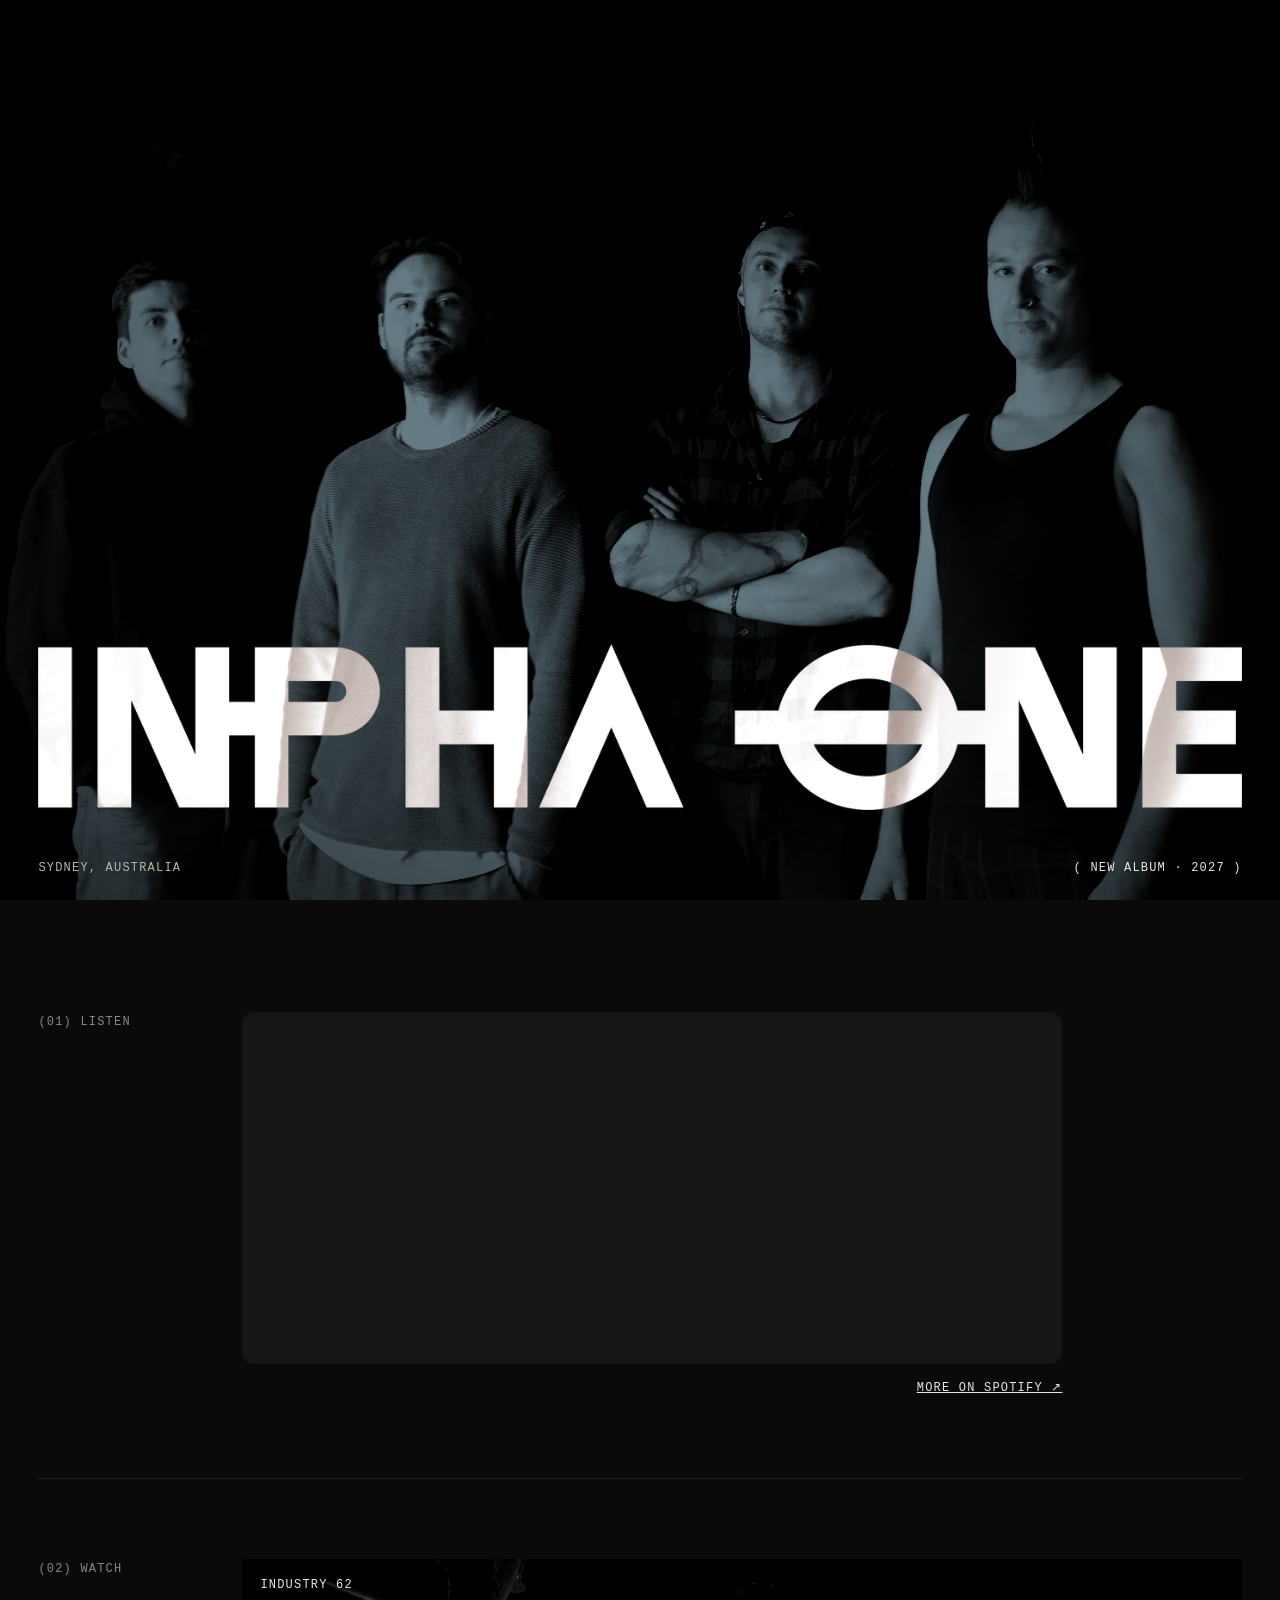
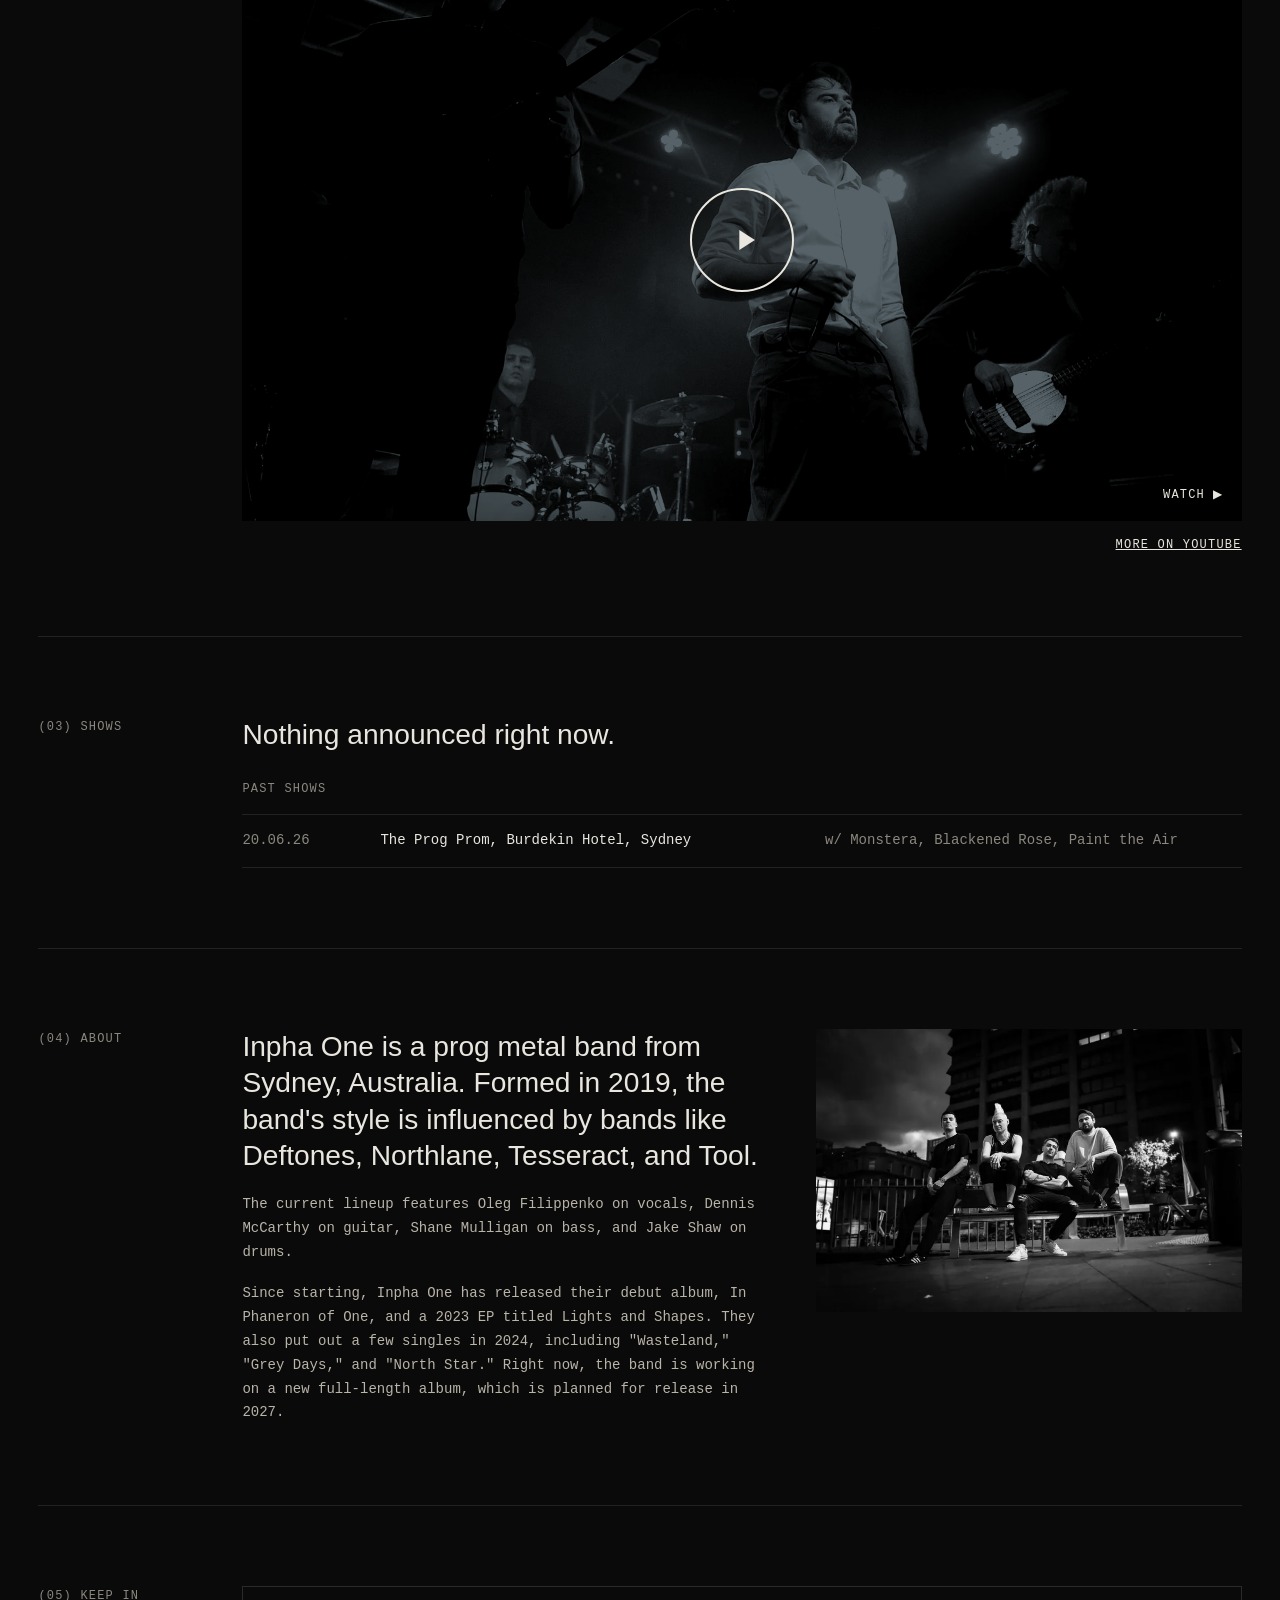
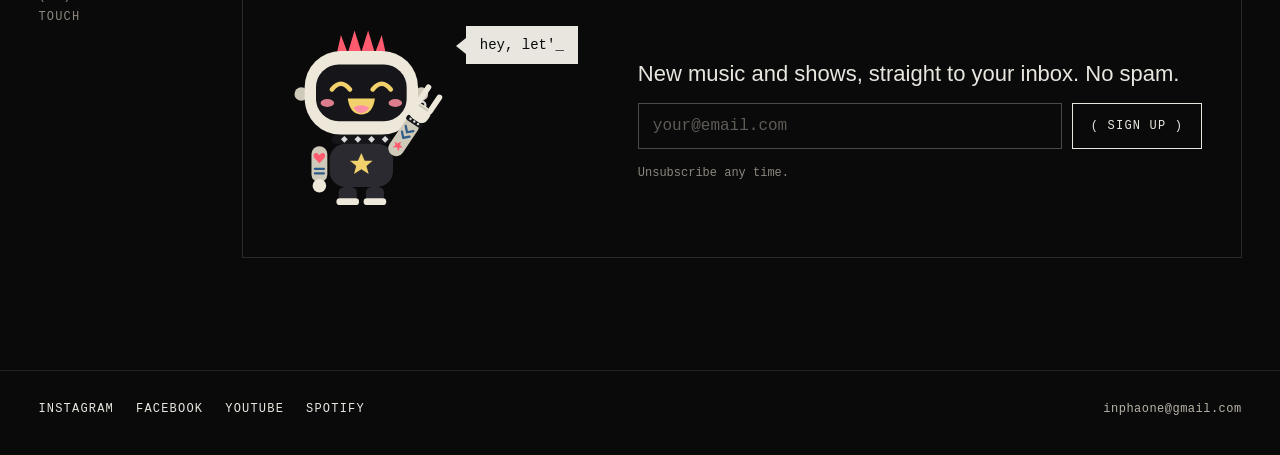
==== v2/index.html @ afde4e3f "Add v2 (corner signal design) at /v2, hidden from search engines Co-Authored-By: Claude Opus 5.5 <no" ====
<!doctype html>
<html lang="en">
<head>
<meta charset="utf-8">
<meta name="viewport" content="width=device-width, initial-scale=1">
<title>Inpha One</title>
<meta name="robots" content="noindex, nofollow">
<meta name="description" content="Inpha One is a prog metal band from Sydney, Australia. New album coming in 2027.">
<meta name="theme-color" content="#0a0a0b">
<link rel="icon" href="../favicon.svg" type="image/svg+xml">
<link rel="apple-touch-icon" href="../img/apple-touch-icon.png">
<link rel="preload" href="../fonts/archivo-wdth.woff2" as="font" type="font/woff2" crossorigin>
<link rel="preload" href="../img/hero-dark-1200.webp" as="image" imagesrcset="../img/hero-dark-1200.webp 1200w, ../img/hero-dark-2400.webp 2400w" imagesizes="100vw">
<link rel="stylesheet" href="style.css?v=1">
</head>
<body>

<header class="hero" aria-label="Inpha One">
  <img class="hero-img" src="../img/hero-dark-1200.webp" srcset="../img/hero-dark-1200.webp 1200w, ../img/hero-dark-2400.webp 2400w" sizes="100vw" alt="The four members of Inpha One against a black background" fetchpriority="high">
  <span class="tint" aria-hidden="true"></span>
  <span class="vignette" aria-hidden="true"></span>
  <div class="logo-wrap">
    <h1 class="logo"><img src="../img/logo.png" alt="Inpha One" width="1400" height="193"></h1>
  </div>
  <span class="cap corner bl">SYDNEY, AUSTRALIA</span>
  <span class="cap corner br" id="headline">( NEW ALBUM · 2027 )</span>
</header>

<main>

  <section class="row" id="listen">
    <span class="lbl">(01) LISTEN</span>
    <div class="body narrow">
      <div class="spotify">
        <span class="cap spotify-hold">LOADING SPOTIFY…</span>
        <iframe id="spotify" title="Inpha One on Spotify" src="https://open.spotify.com/embed/artist/0F5VMlDz3p1ZcUj0ktYers?utm_source=generator&amp;theme=0" width="100%" height="352" allow="autoplay; clipboard-write; encrypted-media; fullscreen; picture-in-picture" loading="lazy"></iframe>
      </div>
      <a class="cap more" href="https://open.spotify.com/artist/0F5VMlDz3p1ZcUj0ktYers" data-link="spotify" target="_blank" rel="noopener">MORE ON SPOTIFY &#8599;</a>
    </div>
  </section>

  <section class="row" id="watch">
    <span class="lbl">(02) WATCH</span>
    <div class="body">
      <div class="screen" id="screen">
        <a class="vid" id="video-link" href="https://youtu.be/W3c4xrvIa-o" aria-label="Play the Industry 62 video">
          <img src="../img/live-1600.webp" srcset="../img/live-800.webp 800w, ../img/live-1600.webp 1600w" sizes="(max-width: 1200px) 100vw, 1100px" alt="Inpha One live on stage" loading="lazy">
          <span class="tint" aria-hidden="true"></span>
          <span class="shade" aria-hidden="true"></span>
          <span class="playc" aria-hidden="true"><svg viewBox="0 0 24 24" width="34" height="34"><path d="M8 5 L19 12 L8 19 Z" fill="#e9e6df"/></svg></span>
          <span class="cap v-tl" id="video-title">INDUSTRY 62</span>
          <span class="cap v-br">WATCH &#9654;</span>
        </a>
      </div>
      <a class="cap more" href="https://www.youtube.com/@inphaone" data-link="youtube" target="_blank" rel="noopener">MORE ON YOUTUBE</a>
    </div>
  </section>

  <section class="row" id="shows">
    <span class="lbl">(03) SHOWS</span>
    <div class="body" id="shows-list">
      <p class="big">Nothing announced right now.</p>
    </div>
  </section>

  <section class="row" id="about">
    <span class="lbl">(04) ABOUT</span>
    <div class="body about">
      <div class="about-text">
        <p class="big">Inpha One is a prog metal band from Sydney, Australia. Formed in 2019, the band's style is influenced by bands like Deftones, Northlane, Tesseract, and Tool.</p>
        <p>The current lineup features Oleg Filippenko on vocals, Dennis McCarthy on guitar, Shane Mulligan on bass, and Jake Shaw on drums.</p>
        <p>Since starting, Inpha One has released their debut album, In Phaneron of One, and a 2023 EP titled Lights and Shapes. They also put out a few singles in 2024, including "Wasteland," "Grey Days," and "North Star." Right now, the band is working on a new full-length album, which is planned for release in 2027.</p>
      </div>
      <img src="../img/about-1600.webp" srcset="../img/about-800.webp 800w, ../img/about-1600.webp 1600w" sizes="(max-width: 900px) 100vw, 480px" alt="Inpha One at night in the city, black and white" loading="lazy" width="1600" height="1066">
    </div>
  </section>

  <section class="row last" id="touch">
    <span class="lbl">(05) KEEP IN TOUCH</span>
    <div class="body">
      <div class="touch">
        <div class="bot-wrap">
          <svg class="bot" viewBox="0 0 150 170" role="img" aria-label="A happy tattooed punk robot with a pink mohawk, throwing the rock horns">
            <path d="M48 26 L52 8 L58 24 L64 4 L70 23 L76 4 L82 24 L88 8 L92 26 Z" fill="#ff5a6e"/>
            <circle cx="17" cy="60" r="6" fill="#cfc9b9"/>
            <circle cx="123" cy="60" r="6" fill="#cfc9b9"/>
            <rect x="20" y="22" width="100" height="74" rx="32" fill="#ede8da"/>
            <circle cx="123" cy="70" r="3.5" fill="none" stroke="#d9d9d9" stroke-width="2"/>
            <rect x="30" y="34" width="80" height="50" rx="20" fill="#16161a"/>
            <path d="M44 56 Q52 46 60 56" fill="none" stroke="#F2D06B" stroke-width="4" stroke-linecap="round"/>
            <path d="M80 56 Q88 46 96 56" fill="none" stroke="#F2D06B" stroke-width="4" stroke-linecap="round"/>
            <path d="M58 64 Q70 64 82 64 Q80 78 70 78 Q60 78 58 64 Z" fill="#F2D06B"/>
            <path d="M63 72 Q70 68 77 72 Q74 77 70 77 Q66 77 63 72 Z" fill="#ff8fa3"/>
            <ellipse cx="40" cy="68" rx="6" ry="3.5" fill="#ff8fa3" opacity="0.85"/>
            <ellipse cx="100" cy="68" rx="6" ry="3.5" fill="#ff8fa3" opacity="0.85"/>
            <rect x="44" y="96" width="52" height="8" rx="4" fill="#16161a"/>
            <path d="M52 100 l3 -3 l3 3 l-3 3 Z M64 100 l3 -3 l3 3 l-3 3 Z M76 100 l3 -3 l3 3 l-3 3 Z M88 100 l3 -3 l3 3 l-3 3 Z" fill="#d9d9d9"/>
            <rect x="42" y="104" width="56" height="38" rx="14" fill="#2a2a30"/>
            <path d="M70 112 l3 7 l7 0 l-5.5 4.5 l2 7 l-6.5 -4 l-6.5 4 l2 -7 l-5.5 -4.5 l7 0 Z" fill="#F2D06B"/>
            <rect x="26" y="106" width="14" height="32" rx="7" fill="#cfc9b9"/>
            <path d="M33 114 C30 110 26 113 29 117 L33 121 L37 117 C40 113 36 110 33 114 Z" fill="#ff5a6e"/>
            <path d="M29 126 L37 126 M29 130 L37 130" stroke="#2f5b8a" stroke-width="2" stroke-linecap="round"/>
            <circle cx="33" cy="141" r="6" fill="#ede8da"/>
            <rect x="50" y="142" width="16" height="14" rx="5" fill="#2a2a30"/>
            <rect x="74" y="142" width="16" height="14" rx="5" fill="#2a2a30"/>
            <rect x="48" y="152" width="20" height="6" rx="3" fill="#ede8da"/>
            <rect x="72" y="152" width="20" height="6" rx="3" fill="#ede8da"/>
            <g transform="translate(-9 0) rotate(34 107 112)"><g class="arm">
              <rect x="100" y="76" width="14" height="38" rx="7" fill="#cfc9b9"/>
              <path d="M103 86 l4 4 l4 -4 M103 92 l4 4 l4 -4" fill="none" stroke="#2f5b8a" stroke-width="2" stroke-linecap="round" stroke-linejoin="round"/>
              <path d="M107 100 l1.5 3 l3 0 l-2.4 2 l1 3 l-3.1 -2 l-3.1 2 l1 -3 l-2.4 -2 l3 0 Z" fill="#ff5a6e"/>
              <rect x="99" y="76" width="16" height="5" rx="2" fill="#16161a"/>
              <circle cx="103" cy="78.5" r="1.1" fill="#d9d9d9"/><circle cx="107" cy="78.5" r="1.1" fill="#d9d9d9"/><circle cx="111" cy="78.5" r="1.1" fill="#d9d9d9"/>
              <rect x="98" y="62" width="18" height="15" rx="6" fill="#ede8da"/>
              <rect x="98" y="44" width="5" height="22" rx="2.5" fill="#ede8da"/>
              <rect x="111" y="46" width="5" height="20" rx="2.5" fill="#ede8da"/>
              <path d="M103 64 L111 64" stroke="#cfc9b9" stroke-width="2" stroke-linecap="round"/>
              <rect x="93" y="66" width="10" height="5" rx="2.5" fill="#ede8da"/>
            </g></g>
          </svg>
          <div class="bubble" aria-live="polite"><span id="bubble-text">hey, let's keep in touch</span><span class="caret" aria-hidden="true">_</span></div>
        </div>
        <div class="touch-form">
          <p class="mid">New music and shows, straight to your inbox. No spam.</p>
          <form id="signup" novalidate>
            <label for="fan-email" class="sr">Your email</label>
            <input id="fan-email" name="email" type="email" required placeholder="your@email.com" autocomplete="email">
            <input class="trap" type="text" name="website" tabindex="-1" autocomplete="off" aria-hidden="true">
            <button type="submit" class="pbtn">( SIGN UP )</button>
          </form>
          <p class="cap" id="received" hidden>YOU'RE ON THE LIST · SEE YOU AT THE NEXT SHOW</p>
          <p class="form-msg" id="form-msg" role="status"></p>
          <span class="small">Unsubscribe any time.</span>
        </div>
      </div>
    </div>
  </section>

</main>

<footer>
  <div class="socials cap">
    <a href="https://instagram.com/inpha_one" data-link="instagram" target="_blank" rel="noopener">INSTAGRAM</a>
    <a href="https://www.facebook.com/InphaOne/" data-link="facebook" target="_blank" rel="noopener">FACEBOOK</a>
    <a href="https://www.youtube.com/@inphaone" data-link="youtube" target="_blank" rel="noopener">YOUTUBE</a>
    <a href="https://open.spotify.com/artist/0F5VMlDz3p1ZcUj0ktYers" data-link="spotify" target="_blank" rel="noopener">SPOTIFY</a>
  </div>
  <a class="mail" href="mailto:inphaone@gmail.com">inphaone@gmail.com</a>
</footer>

<script src="../content.js?v=7"></script>
<script src="site.js?v=1"></script>
</body>
</html>
---- v2/style.css ----
/* INPHA ONE · v2 · corner signal */

@font-face { font-family: "Archivo"; src: url("../fonts/archivo-wdth.woff2") format("woff2"); font-weight: 100 900; font-stretch: 62% 125%; font-display: swap; }
@font-face { font-family: "DM Mono"; src: url("../fonts/dm-mono-400.woff2") format("woff2"); font-weight: 400; font-display: swap; }
@font-face { font-family: "DM Mono"; src: url("../fonts/dm-mono-500.woff2") format("woff2"); font-weight: 500; font-display: swap; }

:root {
  --bg: #0a0a0b;
  --ink: #e9e6df;
  --soft: #b9b4a8;
  --muted: #8b877e;
  --dim: #5f5c56;
  --line: #222224;
  --edge: #2a2a2c;
  --tint: #5e7c8a;
  --gutter: clamp(16px, 3vw, 40px);
  --mono: "DM Mono", ui-monospace, Menlo, Consolas, monospace;
  --wide: "Archivo", "Arial", sans-serif;
}

* { box-sizing: border-box; }
html { scroll-behavior: smooth; }
body { margin: 0; background: var(--bg); color: var(--ink); font-family: var(--mono); font-size: 14px; line-height: 1.7; -webkit-font-smoothing: antialiased; overflow-x: hidden; }
img { display: block; max-width: 100%; }
a { color: var(--ink); }
a:hover { color: #fff; }
a:focus-visible, button:focus-visible, input:focus-visible { outline: 1px solid var(--ink); outline-offset: 3px; }
p { margin: 0; }
[hidden] { display: none !important; }
.sr { position: absolute; width: 1px; height: 1px; overflow: hidden; clip-path: inset(50%); white-space: nowrap; }
.cap { font-size: 12px; letter-spacing: 0.1em; }
.small { font-size: 12px; color: var(--muted); }
.big { font-family: var(--wide); font-weight: 300; font-stretch: 125%; font-size: clamp(22px, 2.2vw, 30px); line-height: 1.3; }
.mid { font-family: var(--wide); font-weight: 300; font-stretch: 125%; font-size: 22px; line-height: 1.3; }

/* banner */
.hero { position: relative; height: min(66rem, 100vh); min-height: 34rem; overflow: hidden; background: #000; }
.hero-img { position: absolute; inset: 0; width: 100%; height: 100%; object-fit: cover; object-position: 50% 35%; filter: grayscale(1) contrast(1.25) brightness(0.85); }
.hero .tint { position: absolute; inset: 0; background: var(--tint); mix-blend-mode: multiply; opacity: 0.85; }
.hero .vignette { position: absolute; inset: 0; background: radial-gradient(ellipse at 50% 40%, rgba(0,0,0,0) 40%, rgba(0,0,0,0.7) 100%); }
.logo-wrap { position: absolute; left: 0; right: 0; bottom: 10%; display: flex; justify-content: center; padding: 0 var(--gutter); pointer-events: none; }
/* the logo is written into the photo: white with a difference blend, scaled evenly, capped so it stays under the faces */
.logo { margin: 0; width: min(100%, calc(min(66rem, 100vh) * 2.4)); mix-blend-mode: difference; }
.logo img { width: 100%; height: auto; }
.corner { position: absolute; bottom: 22px; }
.bl { left: var(--gutter); color: var(--soft); }
.br { right: var(--gutter); }

/* rows */
main { padding: 0 var(--gutter); }
.row { display: flex; flex-wrap: wrap; gap: 28px 64px; padding: 5rem 0; border-bottom: 1px solid var(--line); scroll-margin-top: 16px; }
.row:first-child { padding-top: 7rem; }
.row.last { border-bottom: 0; padding-bottom: 7rem; }
.lbl { flex: 0 0 140px; font-size: 12px; letter-spacing: 0.1em; color: var(--muted); }
.body { flex: 1 1 520px; min-width: 0; display: flex; flex-direction: column; gap: 14px; }
.body.narrow { max-width: 820px; }
.more { align-self: flex-end; }

/* listen */
.spotify { position: relative; height: 352px; border-radius: 12px; overflow: hidden; background: #161618; }
.spotify-hold { position: absolute; inset: 0; display: flex; align-items: center; justify-content: center; color: var(--dim); }
.spotify iframe { position: relative; display: block; width: 100%; height: 352px; border: 0; }

/* watch */
.screen { position: relative; aspect-ratio: 16 / 9; overflow: hidden; background: #000; }
.vid, .screen iframe { position: absolute; inset: 0; width: 100%; height: 100%; display: block; border: 0; text-decoration: none; }
.vid img { position: absolute; inset: 0; width: 100%; height: 100%; object-fit: cover; filter: grayscale(1) contrast(1.2) brightness(0.8); }
.vid .tint { position: absolute; inset: 0; background: var(--tint); mix-blend-mode: multiply; opacity: 0.7; }
.vid .shade { position: absolute; inset: 0; background: rgba(0,0,0,0.25); }
.playc { position: absolute; left: 50%; top: 50%; width: 104px; height: 104px; margin: -52px 0 0 -52px; border-radius: 50%; border: 2px solid var(--ink); background: rgba(10,10,11,0.35); display: flex; align-items: center; justify-content: center; transition: transform 0.2s, background 0.2s; }
.playc svg { margin-left: 5px; }
.vid:hover .playc { transform: scale(1.08); background: rgba(233,230,223,0.18); }
.v-tl { position: absolute; top: 16px; left: 18px; }
.v-br { position: absolute; bottom: 16px; right: 18px; }

/* shows */
.shows-head { color: var(--muted); margin-top: 12px; }
.show { display: flex; flex-wrap: wrap; gap: 4px 28px; padding: 14px 0; border-top: 1px solid var(--line); }
.show:last-child { border-bottom: 1px solid var(--line); }
.show-date { flex: 0 0 110px; color: var(--muted); font-variant-numeric: tabular-nums; }
.show-where { flex: 1 1 240px; min-width: 0; }
.show-with { flex: 1 1 240px; min-width: 0; color: var(--muted); }

/* about */
.about { flex-direction: row; flex-wrap: wrap; gap: 32px 48px; align-items: flex-start; }
.about-text { flex: 1 1 380px; min-width: 0; display: flex; flex-direction: column; gap: 18px; color: var(--soft); }
.about-text .big { color: var(--ink); }
.about img { flex: 1 1 280px; min-width: 0; height: auto; }

/* keep in touch */
.touch { display: flex; flex-wrap: wrap; gap: 32px 56px; align-items: center; border: 1px solid var(--edge); padding: clamp(20px, 3vw, 40px); }
.bot-wrap { flex: 0 1 300px; min-width: 0; display: flex; align-items: flex-end; gap: 14px; }
.bot { width: 170px; height: auto; flex-shrink: 0; overflow: visible; animation: bob 1.4s ease-in-out infinite alternate; }
.bot .arm { transform-box: fill-box; transform-origin: 50% 100%; animation: rock 0.6s ease-in-out infinite alternate; }
@keyframes bob { 0% { transform: translateY(0); } 100% { transform: translateY(-8px); } }
@keyframes rock { 0% { transform: rotate(-12deg); } 100% { transform: rotate(18deg); } }
.bubble { position: relative; align-self: flex-start; background: var(--ink); color: var(--bg); padding: 10px 14px; font-size: 14px; line-height: 1.3; max-width: 190px; }
.bubble::before { content: ""; position: absolute; left: -10px; bottom: 10px; border-top: 8px solid transparent; border-bottom: 8px solid transparent; border-right: 10px solid var(--ink); }
.caret { animation: blink 1s steps(1) infinite; }
@keyframes blink { 0%, 49% { opacity: 1; } 50%, 100% { opacity: 0; } }
.touch-form { flex: 1 1 340px; min-width: 0; display: flex; flex-direction: column; gap: 14px; }
#signup { position: relative; display: flex; flex-wrap: wrap; gap: 10px; }
#signup input[type=email] { flex: 1 1 220px; min-width: 0; min-height: 46px; padding: 10px 14px; background: transparent; color: var(--ink); border: 1px solid #4a4a4e; border-radius: 0; font-family: var(--mono); font-size: 16px; }
#signup input::placeholder { color: var(--dim); }
.trap { position: absolute; left: -9999px; width: 1px; height: 1px; opacity: 0; }
.pbtn { font-family: var(--mono); font-size: 12px; letter-spacing: 0.1em; background: transparent; color: var(--ink); border: 1px solid var(--ink); padding: 12px 18px; min-height: 46px; cursor: pointer; }
.pbtn:hover { background: var(--ink); color: var(--bg); }
.form-msg { font-size: 13px; color: #ff8fa3; }
.form-msg:empty { display: none; }

/* footer */
footer { border-top: 1px solid var(--line); padding: 28px var(--gutter) 36px; display: flex; flex-wrap: wrap; justify-content: space-between; gap: 16px 32px; }
.socials { display: flex; flex-wrap: wrap; gap: 6px 22px; }
.socials a { text-decoration: none; }
.mail { font-size: 12px; color: var(--soft); text-decoration: none; letter-spacing: 0.04em; }

@media (max-width: 640px) {
  /* phones: show the whole photo so all four of you are in, labels sit on a strip underneath */
  .hero { height: calc(66.67vw + 52px); min-height: 0; }
  .hero-img, .hero .tint, .hero .vignette { bottom: auto; height: 66.67vw; }
  .hero-img { object-position: 50% 50%; }
  .logo-wrap { bottom: 62px; }
  .corner { bottom: 16px; font-size: 11px; }
  .lbl { flex-basis: 100%; }
  .row { padding: 3.5rem 0; }
  .row:first-child { padding-top: 4rem; }
  .bot { width: 140px; }
  .playc { width: 76px; height: 76px; margin: -38px 0 0 -38px; }
}

@media (prefers-reduced-motion: reduce) {
  html { scroll-behavior: auto; }
  .bot, .bot .arm, .caret { animation: none; }
}
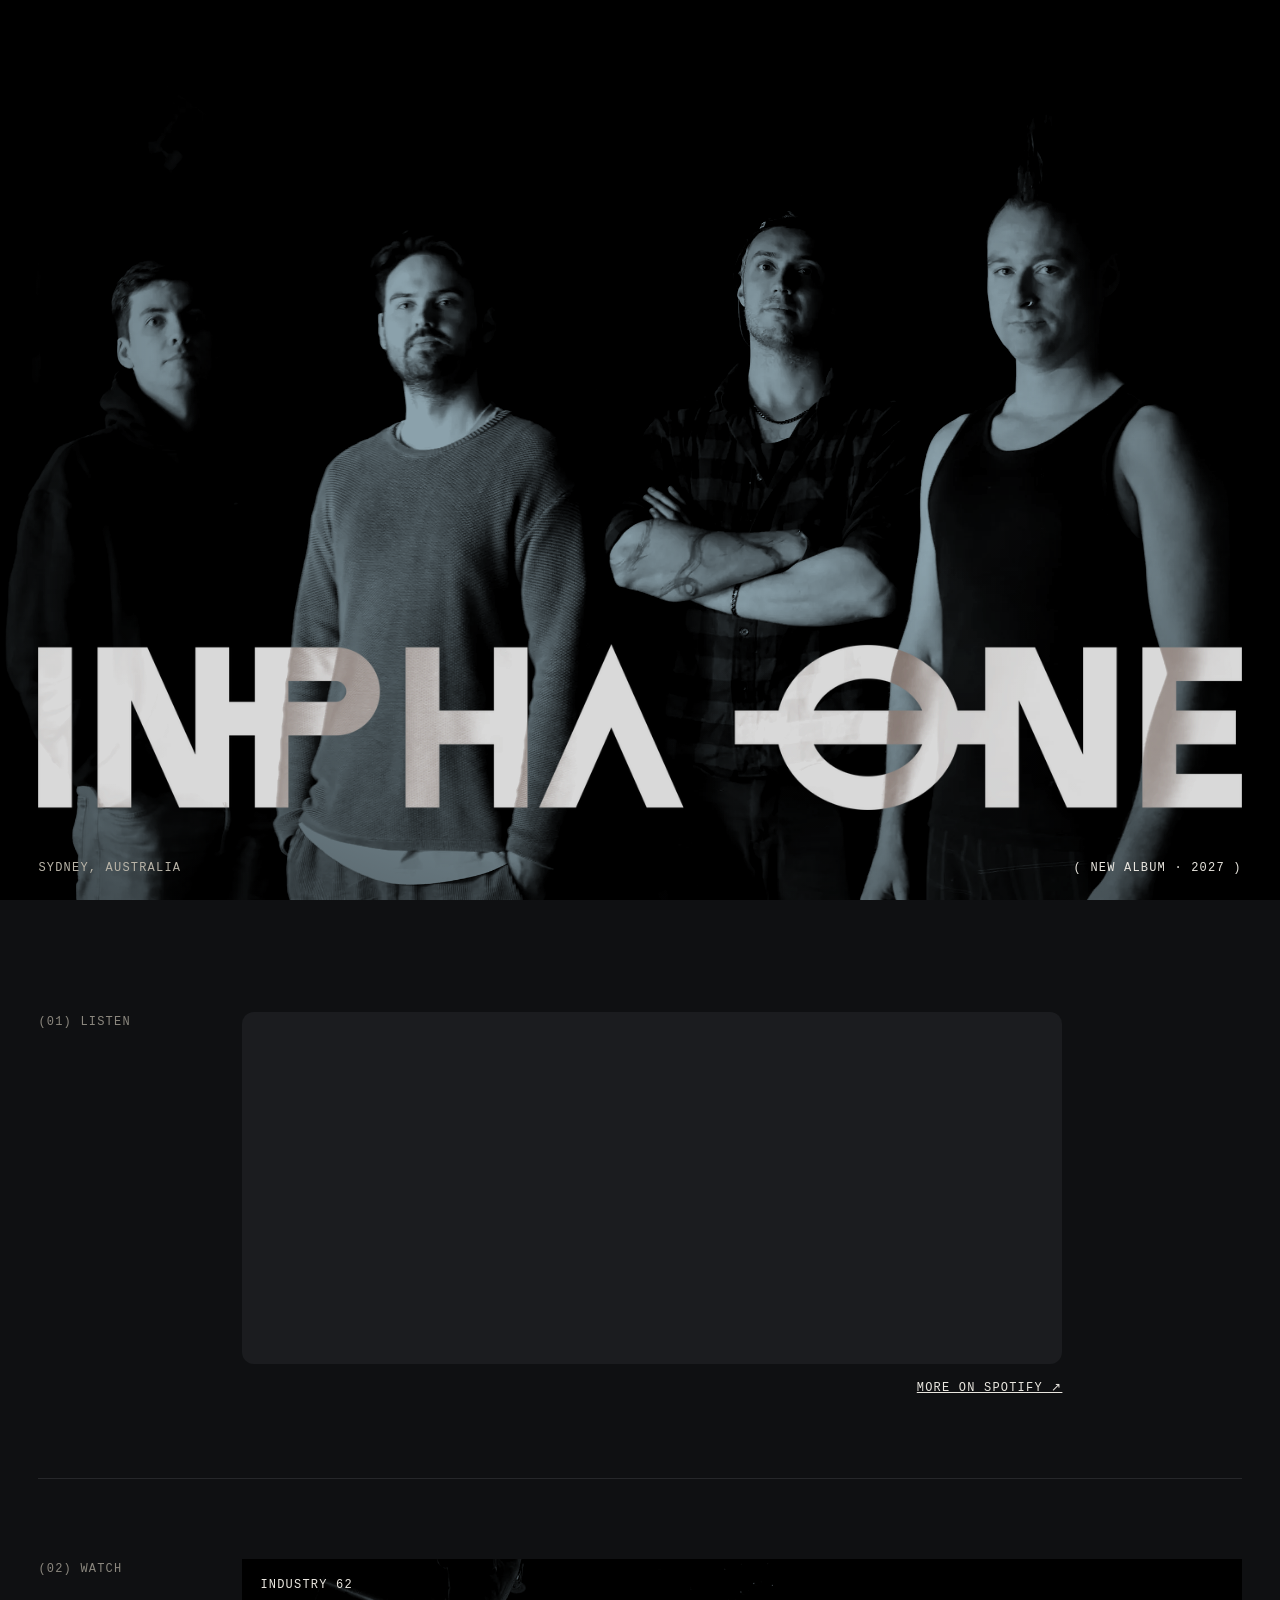
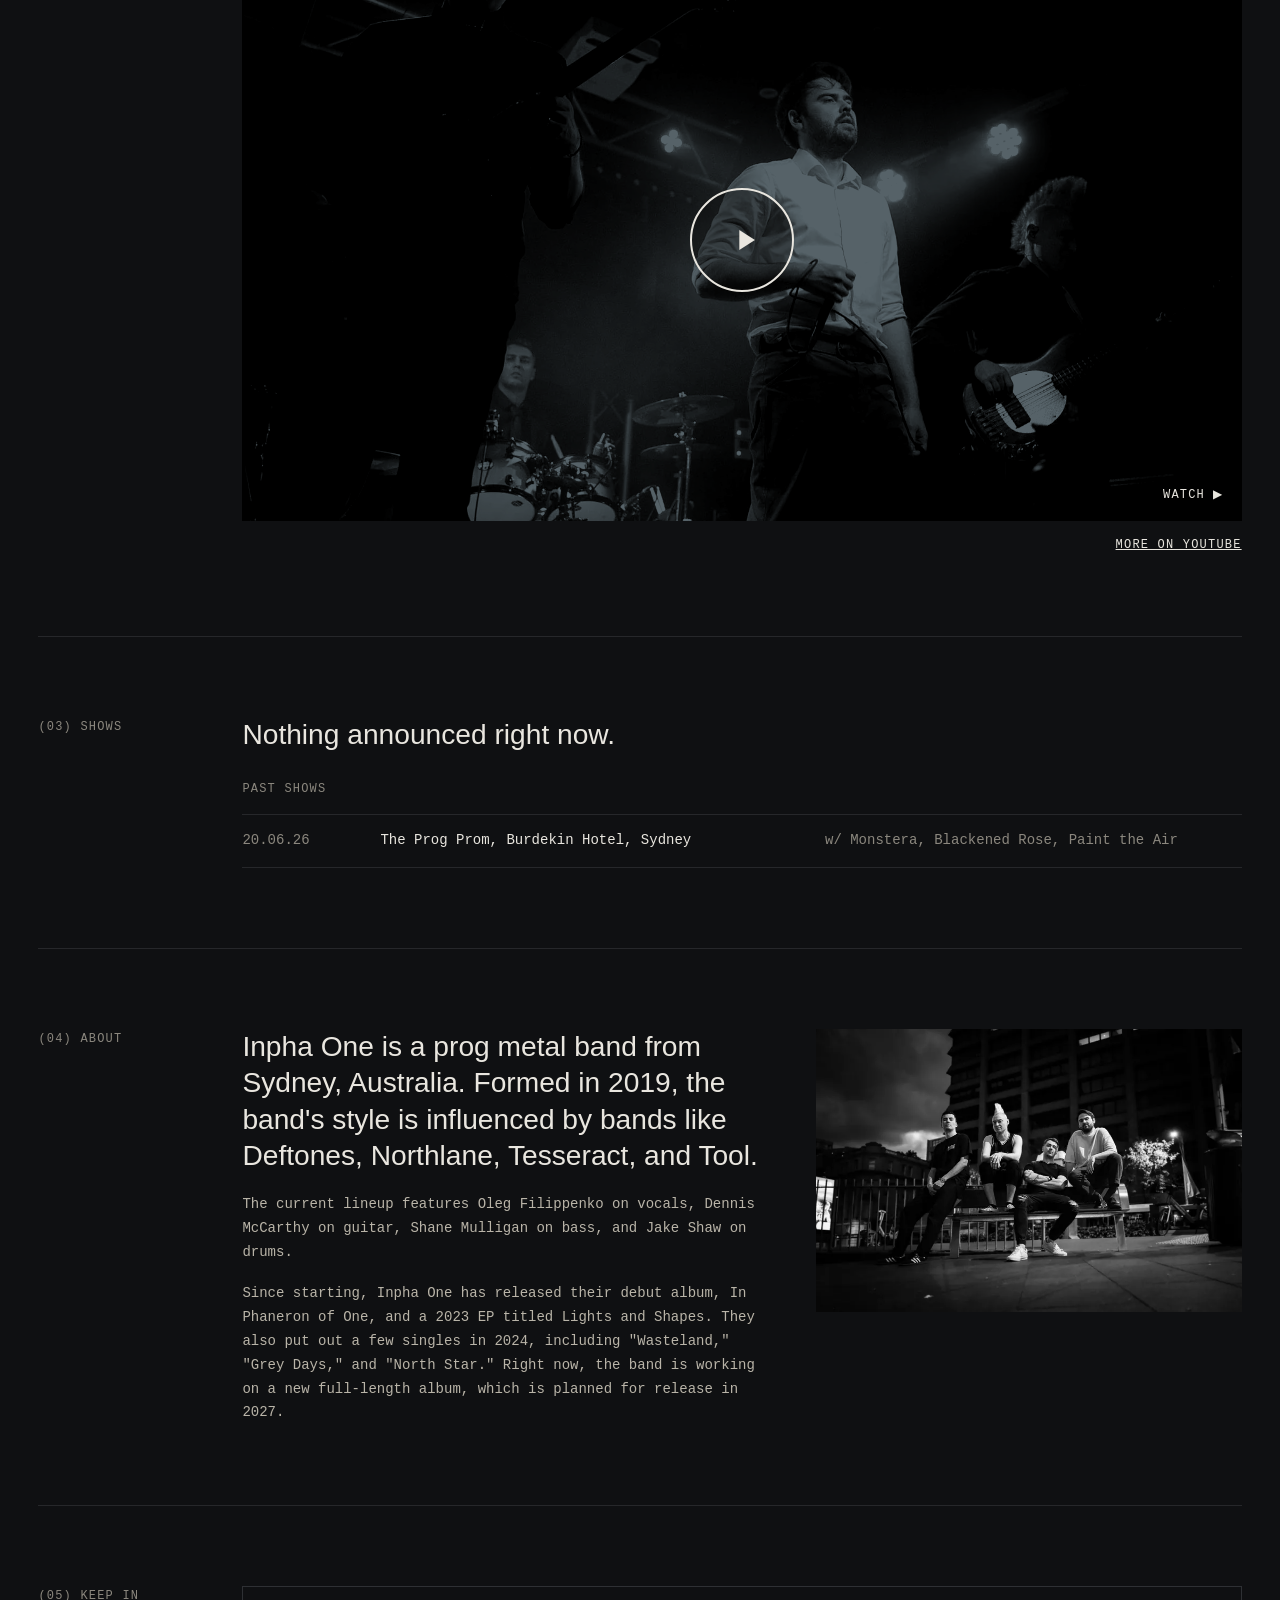
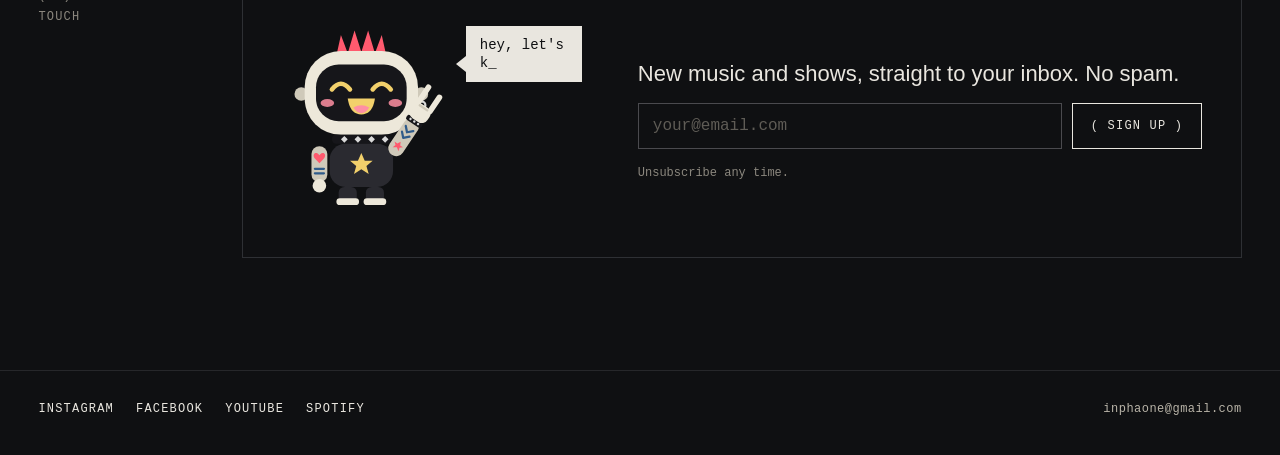
==== commit 5edcc1e8: "v2: lighter exposure (X1) and logo at 85% Co-Authored-By: Claude Opus 5.5 <noreply@anthropic.com> Cl" ====
--- a/v2/index.html
+++ b/v2/index.html
@@ -6,12 +6,12 @@
 <title>Inpha One</title>
 <meta name="robots" content="noindex, nofollow">
 <meta name="description" content="Inpha One is a prog metal band from Sydney, Australia. New album coming in 2027.">
-<meta name="theme-color" content="#0a0a0b">
+<meta name="theme-color" content="#0f1012">
 <link rel="icon" href="../favicon.svg" type="image/svg+xml">
 <link rel="apple-touch-icon" href="../img/apple-touch-icon.png">
 <link rel="preload" href="../fonts/archivo-wdth.woff2" as="font" type="font/woff2" crossorigin>
 <link rel="preload" href="../img/hero-dark-1200.webp" as="image" imagesrcset="../img/hero-dark-1200.webp 1200w, ../img/hero-dark-2400.webp 2400w" imagesizes="100vw">
-<link rel="stylesheet" href="style.css?v=1">
+<link rel="stylesheet" href="style.css?v=2">
 </head>
 <body>
 
--- a/v2/style.css
+++ b/v2/style.css
@@ -5,13 +5,13 @@
 @font-face { font-family: "DM Mono"; src: url("../fonts/dm-mono-500.woff2") format("woff2"); font-weight: 500; font-display: swap; }
 
 :root {
-  --bg: #0a0a0b;
+  --bg: #0f1012;
   --ink: #e9e6df;
   --soft: #b9b4a8;
   --muted: #8b877e;
   --dim: #5f5c56;
-  --line: #222224;
-  --edge: #2a2a2c;
+  --line: #26272a;
+  --edge: #2e3034;
   --tint: #5e7c8a;
   --gutter: clamp(16px, 3vw, 40px);
   --mono: "DM Mono", ui-monospace, Menlo, Consolas, monospace;
@@ -35,12 +35,12 @@
 
 /* banner */
 .hero { position: relative; height: min(66rem, 100vh); min-height: 34rem; overflow: hidden; background: #000; }
-.hero-img { position: absolute; inset: 0; width: 100%; height: 100%; object-fit: cover; object-position: 50% 35%; filter: grayscale(1) contrast(1.25) brightness(0.85); }
-.hero .tint { position: absolute; inset: 0; background: var(--tint); mix-blend-mode: multiply; opacity: 0.85; }
-.hero .vignette { position: absolute; inset: 0; background: radial-gradient(ellipse at 50% 40%, rgba(0,0,0,0) 40%, rgba(0,0,0,0.7) 100%); }
+.hero-img { position: absolute; inset: 0; width: 100%; height: 100%; object-fit: cover; object-position: 50% 35%; filter: grayscale(1) contrast(1.2) brightness(1); }
+.hero .tint { position: absolute; inset: 0; background: var(--tint); mix-blend-mode: multiply; opacity: 0.72; }
+.hero .vignette { position: absolute; inset: 0; background: radial-gradient(ellipse at 50% 40%, rgba(0,0,0,0) 40%, rgba(0,0,0,0.55) 100%); }
 .logo-wrap { position: absolute; left: 0; right: 0; bottom: 10%; display: flex; justify-content: center; padding: 0 var(--gutter); pointer-events: none; }
 /* the logo is written into the photo: white with a difference blend, scaled evenly, capped so it stays under the faces */
-.logo { margin: 0; width: min(100%, calc(min(66rem, 100vh) * 2.4)); mix-blend-mode: difference; }
+.logo { margin: 0; width: min(100%, calc(min(66rem, 100vh) * 2.4)); mix-blend-mode: difference; opacity: 0.85; }
 .logo img { width: 100%; height: auto; }
 .corner { position: absolute; bottom: 22px; }
 .bl { left: var(--gutter); color: var(--soft); }
@@ -57,7 +57,7 @@
 .more { align-self: flex-end; }
 
 /* listen */
-.spotify { position: relative; height: 352px; border-radius: 12px; overflow: hidden; background: #161618; }
+.spotify { position: relative; height: 352px; border-radius: 12px; overflow: hidden; background: #1b1c1f; }
 .spotify-hold { position: absolute; inset: 0; display: flex; align-items: center; justify-content: center; color: var(--dim); }
 .spotify iframe { position: relative; display: block; width: 100%; height: 352px; border: 0; }
 
